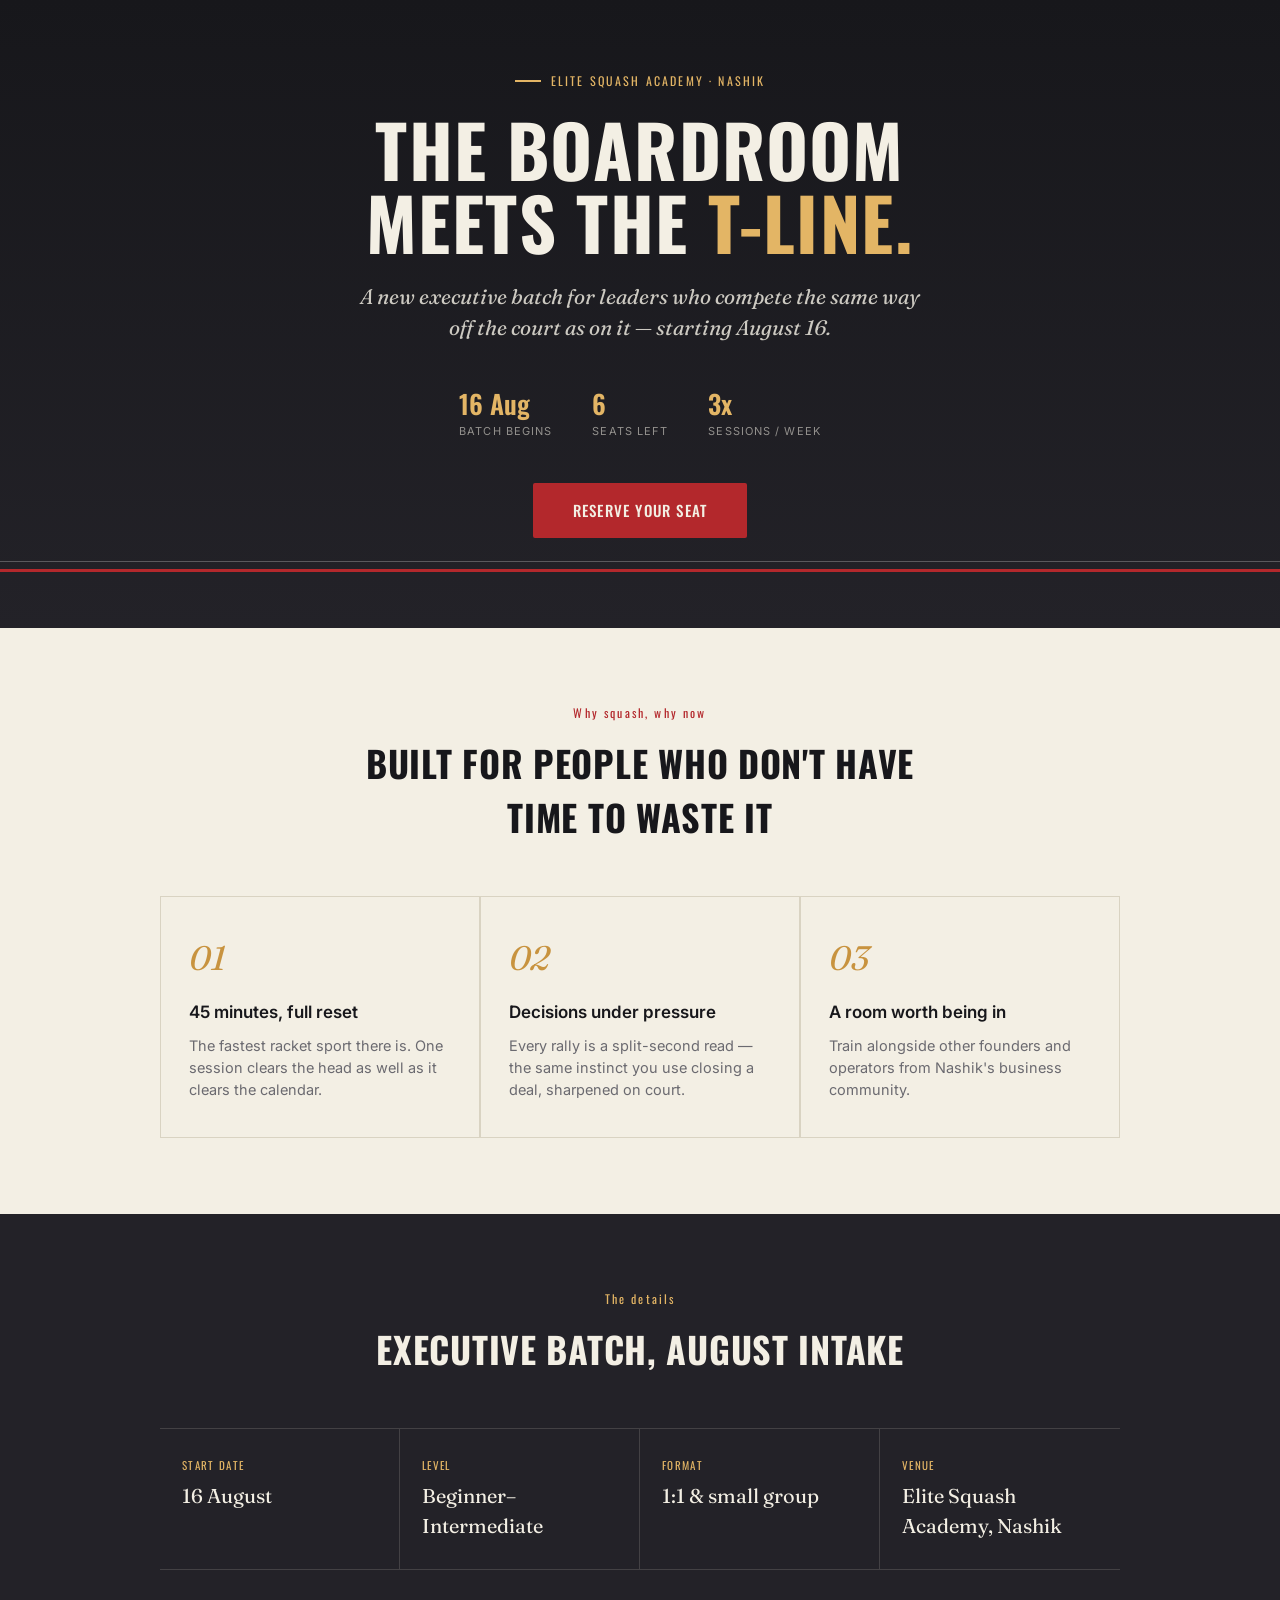
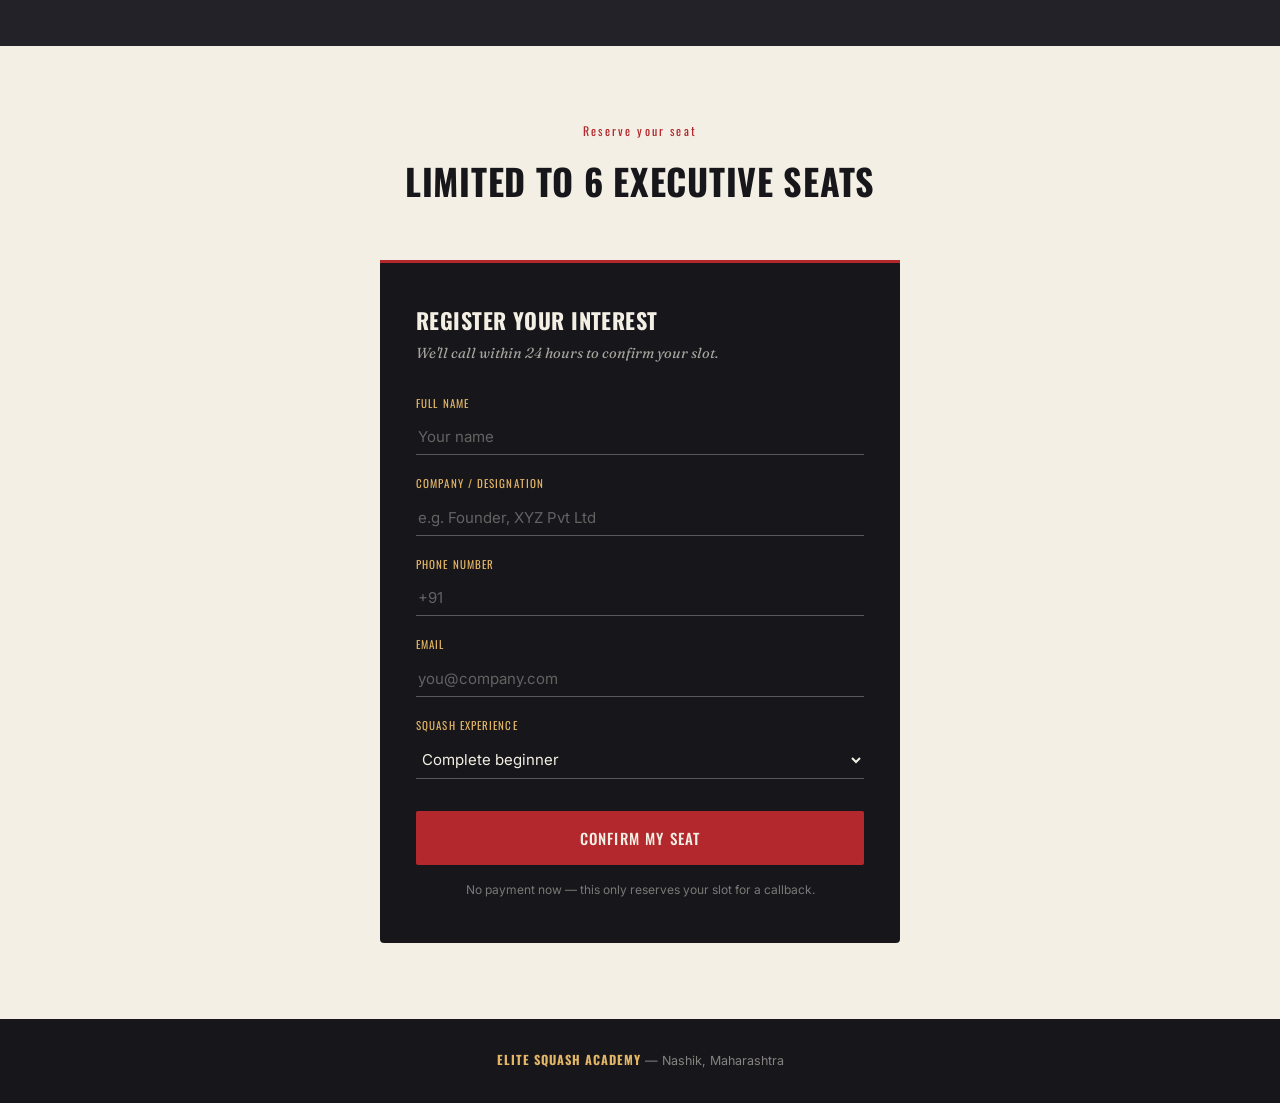
==== registration.html @ 94e37834 "Add files via upload" ====
<!DOCTYPE html>
<html lang="en">
<head>
<meta charset="UTF-8">
<meta name="viewport" content="width=device-width, initial-scale=1.0">
<title>Elite Squash Academy — Executive Batch, Aug 16</title>
<link rel="preconnect" href="https://fonts.googleapis.com">
<link href="https://fonts.googleapis.com/css2?family=Oswald:wght@400;500;600;700&family=Fraunces:ital,opsz,wght@0,9..144,400;0,9..144,500;1,9..144,400&family=Inter:wght@400;500;600&display=swap" rel="stylesheet">
<style>
  :root{
    --ink:#17171b;
    --charcoal:#232228;
    --wood:#c8933f;
    --wood-light:#e3b565;
    --tin:#b3282c;
    --wall:#f3efe4;
    --wall-dim:#d9d3c2;
    --graphite:#6b6a70;
  }
  *{box-sizing:border-box;margin:0;padding:0;}
  html{scroll-behavior:smooth;}
  body{background:var(--wall);color:var(--ink);font-family:'Inter',sans-serif;line-height:1.5;}
  h1,h2,h3{font-family:'Oswald',sans-serif;text-transform:uppercase;letter-spacing:0.02em;}
  .serif{font-family:'Fraunces',serif;text-transform:none;letter-spacing:0;}
  a{color:inherit;}

  /* ---- Hero ---- */
  .hero{
    background:linear-gradient(180deg,var(--ink) 0%, var(--charcoal) 100%);
    color:var(--wall);
    padding:64px 24px 90px;
    position:relative;
    overflow:hidden;
  }
  .hero::after{
    content:'';
    position:absolute;
    left:0;right:0;bottom:56px;
    height:3px;
    background:var(--tin);
  }
  .hero::before{
    content:'';
    position:absolute;
    left:0;right:0;bottom:66px;
    height:1px;
    background:rgba(255,255,255,0.25);
  }
  .eyebrow{
    display:inline-flex;align-items:center;gap:10px;
    font-family:'Oswald',sans-serif;font-size:12px;letter-spacing:0.18em;
    color:var(--wood-light);margin-bottom:22px;
  }
  .eyebrow::before{content:'';width:26px;height:2px;background:var(--wood-light);display:inline-block;}
  .hero-inner{max-width:760px;margin:0 auto;text-align:center;}
  .hero h1{
    font-size:clamp(38px,7vw,72px);
    font-weight:700;
    line-height:1.02;
    margin-bottom:22px;
  }
  .hero h1 span{color:var(--wood-light);}
  .hero p.lede{
    font-family:'Fraunces',serif;font-size:clamp(17px,2vw,21px);
    color:rgba(243,239,228,0.82);max-width:560px;margin:0 auto 40px;
    font-style:italic;
  }
  .hero-meta{
    display:flex;justify-content:center;gap:40px;flex-wrap:wrap;margin-bottom:8px;
  }
  .hero-meta div{text-align:left;}
  .hero-meta .num{font-family:'Oswald',sans-serif;font-size:26px;font-weight:600;color:var(--wood-light);}
  .hero-meta .label{font-size:11px;letter-spacing:0.1em;text-transform:uppercase;color:rgba(243,239,228,0.55);}
  .cta-row{margin-top:44px;}
  .btn-primary{
    display:inline-block;background:var(--tin);color:var(--wall);
    font-family:'Oswald',sans-serif;font-size:15px;letter-spacing:0.08em;text-transform:uppercase;
    padding:16px 40px;border-radius:2px;text-decoration:none;font-weight:500;
    transition:background 0.2s ease, transform 0.2s ease;
    border:none;cursor:pointer;
  }
  .btn-primary:hover{background:#951f22;transform:translateY(-1px);}
  .btn-primary:focus-visible{outline:2px solid var(--wood-light);outline-offset:3px;}

  /* ---- Why section ---- */
  section{padding:76px 24px;}
  .section-inner{max-width:960px;margin:0 auto;}
  .why{background:var(--wall);}
  .section-head{max-width:600px;margin:0 auto 52px;text-align:center;}
  .section-head .kicker{font-family:'Oswald',sans-serif;font-size:12px;letter-spacing:0.18em;color:var(--tin);margin-bottom:14px;}
  .section-head h2{font-size:clamp(26px,4vw,36px);color:var(--ink);}
  .why-grid{display:grid;grid-template-columns:repeat(3,1fr);gap:2px;background:var(--wall-dim);border:1px solid var(--wall-dim);}
  .why-card{background:var(--wall);padding:36px 28px;}
  .why-card .mark{font-family:'Fraunces',serif;font-style:italic;font-size:34px;color:var(--wood);margin-bottom:16px;display:block;}
  .why-card h3{font-family:'Inter',sans-serif;text-transform:none;letter-spacing:0;font-size:17px;font-weight:600;margin-bottom:10px;color:var(--ink);}
  .why-card p{font-size:14.5px;color:var(--graphite);}

  /* ---- Batch details / court line ---- */
  .batch{background:var(--charcoal);color:var(--wall);}
  .batch .section-head h2{color:var(--wall);}
  .batch .section-head .kicker{color:var(--wood-light);}
  .batch-grid{display:flex;flex-wrap:wrap;gap:0;border-top:1px solid rgba(243,239,228,0.15);}
  .batch-item{flex:1 1 200px;padding:28px 22px;border-bottom:1px solid rgba(243,239,228,0.15);border-right:1px solid rgba(243,239,228,0.15);}
  .batch-item:last-child{border-right:none;}
  .batch-item .label{font-family:'Oswald',sans-serif;font-size:11px;letter-spacing:0.12em;color:var(--wood-light);text-transform:uppercase;margin-bottom:8px;}
  .batch-item .val{font-family:'Fraunces',serif;font-size:20px;}

  /* ---- Registration ---- */
  .register{background:var(--wall);}
  .form-wrap{
    max-width:520px;margin:0 auto;background:var(--ink);color:var(--wall);
    border-radius:4px;padding:44px 36px;position:relative;
  }
  .form-wrap::before{content:'';position:absolute;top:0;left:0;right:0;height:3px;background:var(--tin);}
  .form-wrap h3{font-size:22px;margin-bottom:6px;color:var(--wall);}
  .form-wrap .sub{font-family:'Fraunces',serif;font-style:italic;color:rgba(243,239,228,0.65);margin-bottom:30px;font-size:14.5px;}
  label{display:block;font-family:'Oswald',sans-serif;font-size:11px;letter-spacing:0.1em;text-transform:uppercase;color:var(--wood-light);margin-bottom:8px;margin-top:20px;}
  label:first-of-type{margin-top:0;}
  input,select{
    width:100%;background:transparent;border:none;border-bottom:1px solid rgba(243,239,228,0.3);
    color:var(--wall);font-family:'Inter',sans-serif;font-size:15px;padding:8px 2px;
  }
  input::placeholder{color:rgba(243,239,228,0.35);}
  input:focus,select:focus{outline:none;border-bottom-color:var(--wood-light);}
  select option{background:var(--ink);color:var(--wall);}
  .form-wrap button{width:100%;margin-top:32px;}
  .fine{font-size:12px;color:rgba(243,239,228,0.45);margin-top:16px;text-align:center;}

  footer{background:var(--ink);color:rgba(243,239,228,0.5);text-align:center;padding:32px 24px;font-size:12.5px;}
  footer strong{color:var(--wood-light);font-family:'Oswald',sans-serif;letter-spacing:0.08em;}

  @media(max-width:720px){
    .why-grid{grid-template-columns:1fr;}
    .batch-item{border-right:none;}
  }
  @media (prefers-reduced-motion: reduce){
    html{scroll-behavior:auto;}
    .btn-primary{transition:none;}
  }
</style>
</head>
<body>

<section class="hero">
  <div class="hero-inner">
    <div class="eyebrow">ELITE SQUASH ACADEMY · NASHIK</div>
    <h1>The boardroom<br>meets the <span>T-line.</span></h1>
    <p class="lede">A new executive batch for leaders who compete the same way off the court as on it — starting August 16.</p>
    <div class="hero-meta">
      <div><div class="num">16 Aug</div><div class="label">Batch begins</div></div>
      <div><div class="num">6</div><div class="label">Seats left</div></div>
      <div><div class="num">3x</div><div class="label">Sessions / week</div></div>
    </div>
    <div class="cta-row">
      <a href="#register" class="btn-primary">Reserve your seat</a>
    </div>
  </div>
</section>

<section class="why">
  <div class="section-inner">
    <div class="section-head">
      <div class="kicker">Why squash, why now</div>
      <h2>Built for people who don't have time to waste it</h2>
    </div>
    <div class="why-grid">
      <div class="why-card">
        <span class="mark">01</span>
        <h3>45 minutes, full reset</h3>
        <p>The fastest racket sport there is. One session clears the head as well as it clears the calendar.</p>
      </div>
      <div class="why-card">
        <span class="mark">02</span>
        <h3>Decisions under pressure</h3>
        <p>Every rally is a split-second read — the same instinct you use closing a deal, sharpened on court.</p>
      </div>
      <div class="why-card">
        <span class="mark">03</span>
        <h3>A room worth being in</h3>
        <p>Train alongside other founders and operators from Nashik's business community.</p>
      </div>
    </div>
  </div>
</section>

<section class="batch">
  <div class="section-inner">
    <div class="section-head">
      <div class="kicker">The details</div>
      <h2>Executive batch, August intake</h2>
    </div>
    <div class="batch-grid">
      <div class="batch-item"><div class="label">Start date</div><div class="val">16 August</div></div>
      <div class="batch-item"><div class="label">Level</div><div class="val">Beginner–Intermediate</div></div>
      <div class="batch-item"><div class="label">Format</div><div class="val">1:1 &amp; small group</div></div>
      <div class="batch-item"><div class="label">Venue</div><div class="val">Elite Squash Academy, Nashik</div></div>
    </div>
  </div>
</section>

<section class="register" id="register">
  <div class="section-inner">
    <div class="section-head">
      <div class="kicker">Reserve your seat</div>
      <h2>Limited to 6 executive seats</h2>
    </div>
    <div class="form-wrap">
      <h3>Register your interest</h3>
      <p class="sub">We'll call within 24 hours to confirm your slot.</p>
      <form action="https://formspree.io/f/YOUR_FORM_ID" method="POST">
        <label for="name">Full name</label>
        <input id="name" name="name" type="text" placeholder="Your name" required>

        <label for="company">Company / designation</label>
        <input id="company" name="company" type="text" placeholder="e.g. Founder, XYZ Pvt Ltd">

        <label for="phone">Phone number</label>
        <input id="phone" name="phone" type="tel" placeholder="+91" required>

        <label for="email">Email</label>
        <input id="email" name="email" type="email" placeholder="you@company.com" required>

        <label for="level">Squash experience</label>
        <select id="level" name="level">
          <option>Complete beginner</option>
          <option>Played casually before</option>
          <option>Trained before, need a refresher</option>
        </select>

        <button type="submit" class="btn-primary">Confirm my seat</button>
      </form>
      <p class="fine">No payment now — this only reserves your slot for a callback.</p>
    </div>
  </div>
</section>

<footer>
  <strong>ELITE SQUASH ACADEMY</strong> — Nashik, Maharashtra
</footer>

</body>
</html>
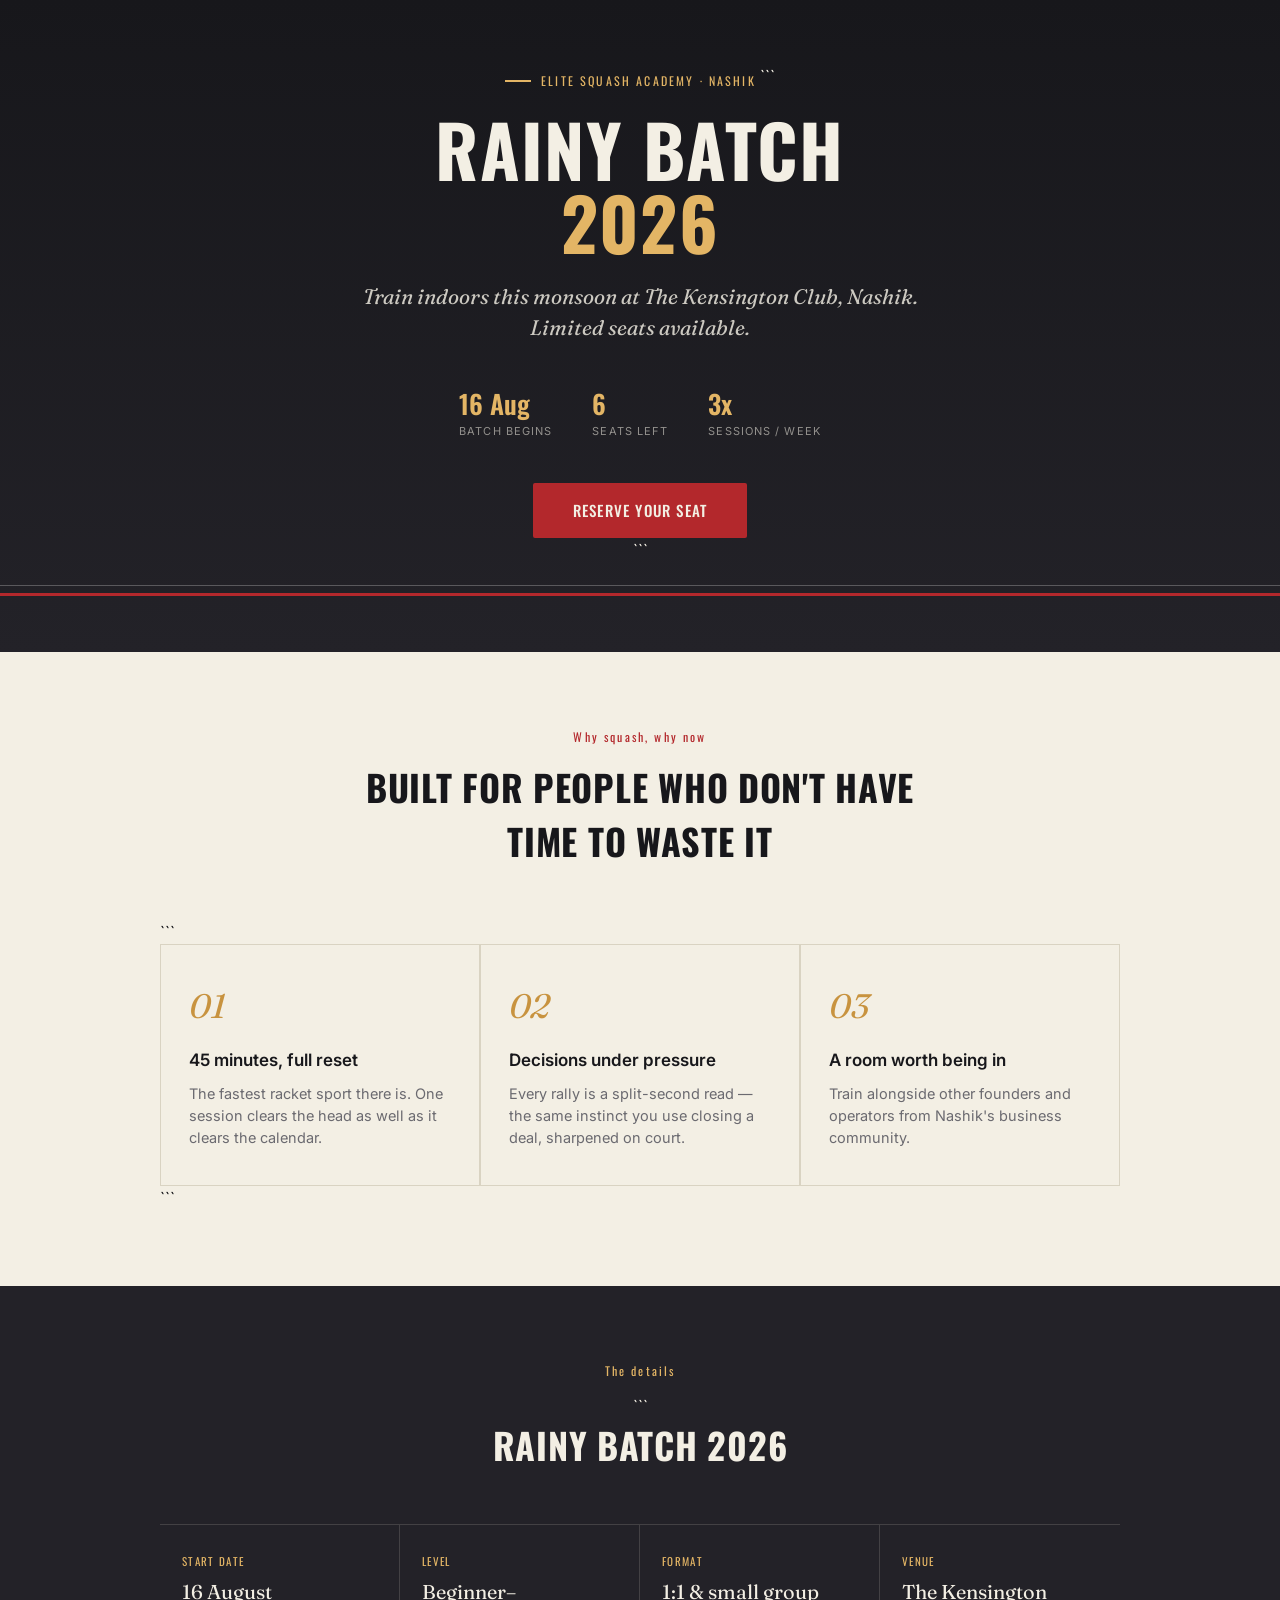
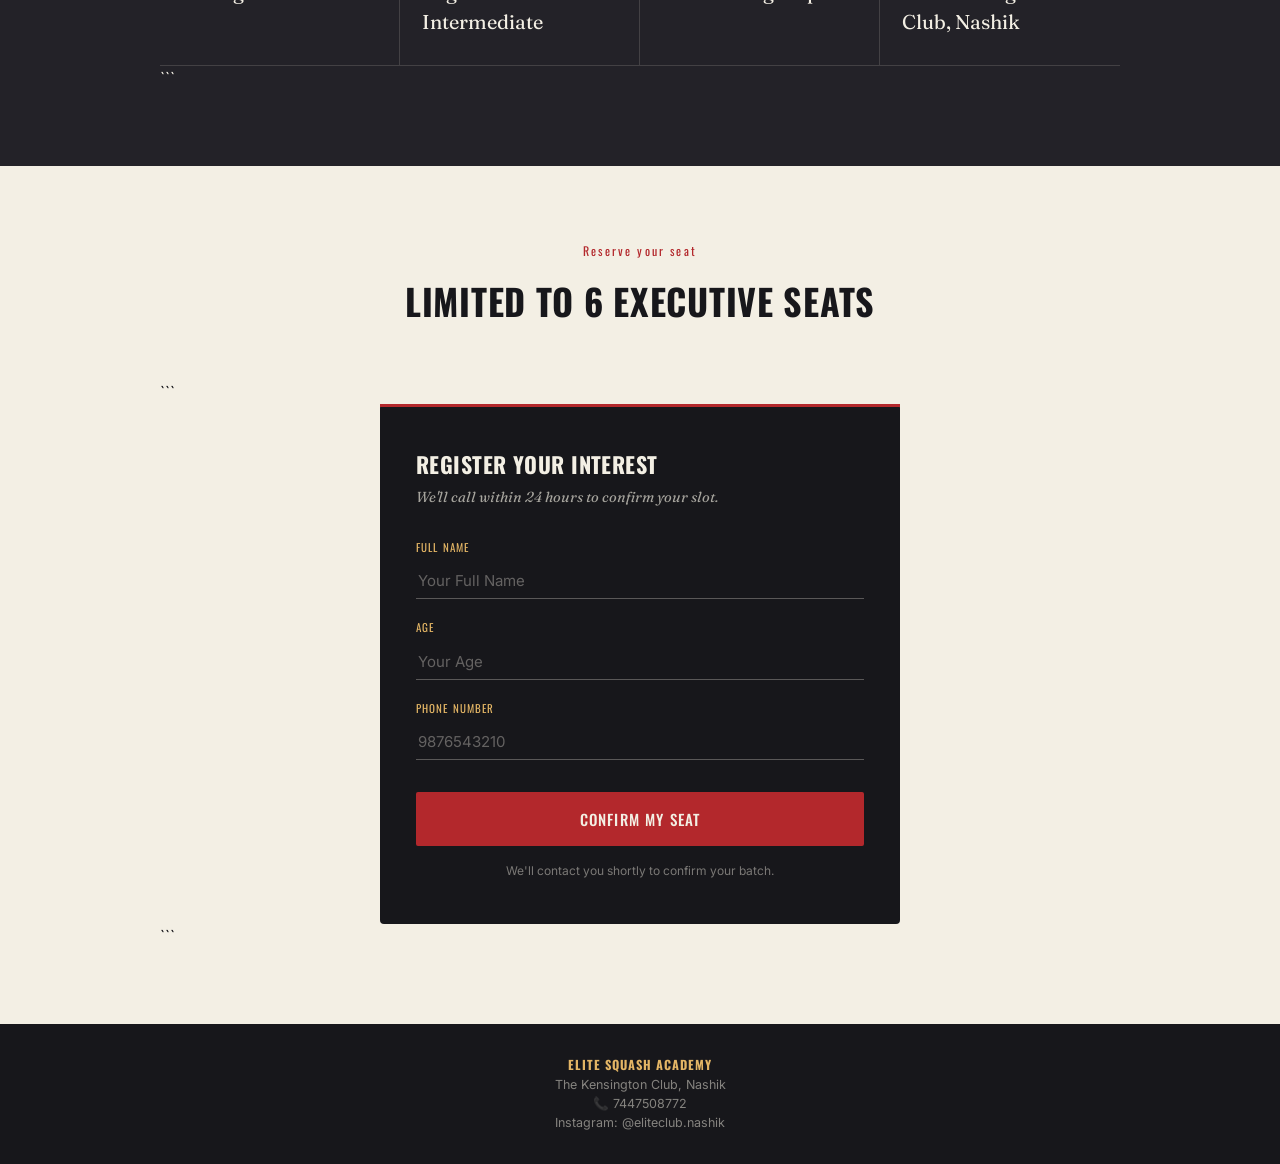
==== commit 8384d397: "Update registration page for Rainy Batch 2026 2.1" ====
--- a/registration.html
+++ b/registration.html
@@ -1,9 +1,10 @@
 <!DOCTYPE html>
+
 <html lang="en">
 <head>
 <meta charset="UTF-8">
 <meta name="viewport" content="width=device-width, initial-scale=1.0">
-<title>Elite Squash Academy — Executive Batch, Aug 16</title>
+<title>Elite Squash Academy — Rainy Batch 2026</title>
 <link rel="preconnect" href="https://fonts.googleapis.com">
 <link href="https://fonts.googleapis.com/css2?family=Oswald:wght@400;500;600;700&family=Fraunces:ital,opsz,wght@0,9..144,400;0,9..144,500;1,9..144,400&family=Inter:wght@400;500;600&display=swap" rel="stylesheet">
 <style>
@@ -24,136 +25,146 @@
   .serif{font-family:'Fraunces',serif;text-transform:none;letter-spacing:0;}
   a{color:inherit;}
 
-  /* ---- Hero ---- */
-  .hero{
-    background:linear-gradient(180deg,var(--ink) 0%, var(--charcoal) 100%);
-    color:var(--wall);
-    padding:64px 24px 90px;
-    position:relative;
-    overflow:hidden;
-  }
-  .hero::after{
-    content:'';
-    position:absolute;
-    left:0;right:0;bottom:56px;
-    height:3px;
-    background:var(--tin);
-  }
-  .hero::before{
-    content:'';
-    position:absolute;
-    left:0;right:0;bottom:66px;
-    height:1px;
-    background:rgba(255,255,255,0.25);
-  }
-  .eyebrow{
-    display:inline-flex;align-items:center;gap:10px;
-    font-family:'Oswald',sans-serif;font-size:12px;letter-spacing:0.18em;
-    color:var(--wood-light);margin-bottom:22px;
-  }
-  .eyebrow::before{content:'';width:26px;height:2px;background:var(--wood-light);display:inline-block;}
-  .hero-inner{max-width:760px;margin:0 auto;text-align:center;}
-  .hero h1{
-    font-size:clamp(38px,7vw,72px);
-    font-weight:700;
-    line-height:1.02;
-    margin-bottom:22px;
-  }
-  .hero h1 span{color:var(--wood-light);}
-  .hero p.lede{
-    font-family:'Fraunces',serif;font-size:clamp(17px,2vw,21px);
-    color:rgba(243,239,228,0.82);max-width:560px;margin:0 auto 40px;
-    font-style:italic;
-  }
-  .hero-meta{
-    display:flex;justify-content:center;gap:40px;flex-wrap:wrap;margin-bottom:8px;
-  }
-  .hero-meta div{text-align:left;}
-  .hero-meta .num{font-family:'Oswald',sans-serif;font-size:26px;font-weight:600;color:var(--wood-light);}
-  .hero-meta .label{font-size:11px;letter-spacing:0.1em;text-transform:uppercase;color:rgba(243,239,228,0.55);}
-  .cta-row{margin-top:44px;}
-  .btn-primary{
-    display:inline-block;background:var(--tin);color:var(--wall);
-    font-family:'Oswald',sans-serif;font-size:15px;letter-spacing:0.08em;text-transform:uppercase;
-    padding:16px 40px;border-radius:2px;text-decoration:none;font-weight:500;
-    transition:background 0.2s ease, transform 0.2s ease;
-    border:none;cursor:pointer;
-  }
-  .btn-primary:hover{background:#951f22;transform:translateY(-1px);}
-  .btn-primary:focus-visible{outline:2px solid var(--wood-light);outline-offset:3px;}
-
-  /* ---- Why section ---- */
-  section{padding:76px 24px;}
-  .section-inner{max-width:960px;margin:0 auto;}
-  .why{background:var(--wall);}
-  .section-head{max-width:600px;margin:0 auto 52px;text-align:center;}
-  .section-head .kicker{font-family:'Oswald',sans-serif;font-size:12px;letter-spacing:0.18em;color:var(--tin);margin-bottom:14px;}
-  .section-head h2{font-size:clamp(26px,4vw,36px);color:var(--ink);}
-  .why-grid{display:grid;grid-template-columns:repeat(3,1fr);gap:2px;background:var(--wall-dim);border:1px solid var(--wall-dim);}
-  .why-card{background:var(--wall);padding:36px 28px;}
-  .why-card .mark{font-family:'Fraunces',serif;font-style:italic;font-size:34px;color:var(--wood);margin-bottom:16px;display:block;}
-  .why-card h3{font-family:'Inter',sans-serif;text-transform:none;letter-spacing:0;font-size:17px;font-weight:600;margin-bottom:10px;color:var(--ink);}
-  .why-card p{font-size:14.5px;color:var(--graphite);}
-
-  /* ---- Batch details / court line ---- */
-  .batch{background:var(--charcoal);color:var(--wall);}
-  .batch .section-head h2{color:var(--wall);}
-  .batch .section-head .kicker{color:var(--wood-light);}
-  .batch-grid{display:flex;flex-wrap:wrap;gap:0;border-top:1px solid rgba(243,239,228,0.15);}
-  .batch-item{flex:1 1 200px;padding:28px 22px;border-bottom:1px solid rgba(243,239,228,0.15);border-right:1px solid rgba(243,239,228,0.15);}
-  .batch-item:last-child{border-right:none;}
-  .batch-item .label{font-family:'Oswald',sans-serif;font-size:11px;letter-spacing:0.12em;color:var(--wood-light);text-transform:uppercase;margin-bottom:8px;}
-  .batch-item .val{font-family:'Fraunces',serif;font-size:20px;}
-
-  /* ---- Registration ---- */
-  .register{background:var(--wall);}
-  .form-wrap{
-    max-width:520px;margin:0 auto;background:var(--ink);color:var(--wall);
-    border-radius:4px;padding:44px 36px;position:relative;
-  }
-  .form-wrap::before{content:'';position:absolute;top:0;left:0;right:0;height:3px;background:var(--tin);}
-  .form-wrap h3{font-size:22px;margin-bottom:6px;color:var(--wall);}
-  .form-wrap .sub{font-family:'Fraunces',serif;font-style:italic;color:rgba(243,239,228,0.65);margin-bottom:30px;font-size:14.5px;}
-  label{display:block;font-family:'Oswald',sans-serif;font-size:11px;letter-spacing:0.1em;text-transform:uppercase;color:var(--wood-light);margin-bottom:8px;margin-top:20px;}
-  label:first-of-type{margin-top:0;}
-  input,select{
-    width:100%;background:transparent;border:none;border-bottom:1px solid rgba(243,239,228,0.3);
-    color:var(--wall);font-family:'Inter',sans-serif;font-size:15px;padding:8px 2px;
-  }
-  input::placeholder{color:rgba(243,239,228,0.35);}
-  input:focus,select:focus{outline:none;border-bottom-color:var(--wood-light);}
-  select option{background:var(--ink);color:var(--wall);}
-  .form-wrap button{width:100%;margin-top:32px;}
-  .fine{font-size:12px;color:rgba(243,239,228,0.45);margin-top:16px;text-align:center;}
-
-  footer{background:var(--ink);color:rgba(243,239,228,0.5);text-align:center;padding:32px 24px;font-size:12.5px;}
-  footer strong{color:var(--wood-light);font-family:'Oswald',sans-serif;letter-spacing:0.08em;}
-
-  @media(max-width:720px){
-    .why-grid{grid-template-columns:1fr;}
-    .batch-item{border-right:none;}
-  }
-  @media (prefers-reduced-motion: reduce){
-    html{scroll-behavior:auto;}
-    .btn-primary{transition:none;}
-  }
-</style>
+/* ---- Hero ---- */
+.hero{
+background:linear-gradient(180deg,var(--ink) 0%, var(--charcoal) 100%);
+color:var(--wall);
+padding:64px 24px 90px;
+position:relative;
+overflow:hidden;
+}
+.hero::after{
+content:'';
+position:absolute;
+left:0;right:0;bottom:56px;
+height:3px;
+background:var(--tin);
+}
+.hero::before{
+content:'';
+position:absolute;
+left:0;right:0;bottom:66px;
+height:1px;
+background:rgba(255,255,255,0.25);
+}
+.eyebrow{
+display:inline-flex;align-items:center;gap:10px;
+font-family:'Oswald',sans-serif;font-size:12px;letter-spacing:0.18em;
+color:var(--wood-light);margin-bottom:22px;
+}
+.eyebrow::before{content:'';width:26px;height:2px;background:var(--wood-light);display:inline-block;}
+.hero-inner{max-width:760px;margin:0 auto;text-align:center;}
+.hero h1{
+font-size:clamp(38px,7vw,72px);
+font-weight:700;
+line-height:1.02;
+margin-bottom:22px;
+}
+.hero h1 span{color:var(--wood-light);}
+.hero p.lede{
+font-family:'Fraunces',serif;font-size:clamp(17px,2vw,21px);
+color:rgba(243,239,228,0.82);max-width:560px;margin:0 auto 40px;
+font-style:italic;
+}
+.hero-meta{
+display:flex;justify-content:center;gap:40px;flex-wrap:wrap;margin-bottom:8px;
+}
+.hero-meta div{text-align:left;}
+.hero-meta .num{font-family:'Oswald',sans-serif;font-size:26px;font-weight:600;color:var(--wood-light);}
+.hero-meta .label{font-size:11px;letter-spacing:0.1em;text-transform:uppercase;color:rgba(243,239,228,0.55);}
+.cta-row{margin-top:44px;}
+.btn-primary{
+display:inline-block;background:var(--tin);color:var(--wall);
+font-family:'Oswald',sans-serif;font-size:15px;letter-spacing:0.08em;text-transform:uppercase;
+padding:16px 40px;border-radius:2px;text-decoration:none;font-weight:500;
+transition:background 0.2s ease, transform 0.2s ease;
+border:none;cursor:pointer;
+}
+.btn-primary:hover
+.btn-primary:focus-visible{outline:2px solid var(--wood-light);outline-offset:3px;}
+
+/* ---- Why section ---- */
+section{padding:76px 24px;}
+.section-inner{max-width:960px;margin:0 auto;}
+.why{background:var(--wall);}
+.section-head{max-width:600px;margin:0 auto 52px;text-align:center;}
+.section-head .kicker{font-family:'Oswald',sans-serif;font-size:12px;letter-spacing:0.18em;color:var(--tin);margin-bottom:14px;}
+.section-head h2{font-size:clamp(26px,4vw,36px);color:var(--ink);}
+.why-grid{display:grid;grid-template-columns:repeat(3,1fr);gap:2px;background:var(--wall-dim);border:1px solid var(--wall-dim);}
+.why-card{background:var(--wall);padding:36px 28px;}
+.why-card .mark{font-family:'Fraunces',serif;font-style:italic;font-size:34px;color:var(--wood);margin-bottom:16px;display:block;}
+.why-card h3{font-family:'Inter',sans-serif;text-transform:none;letter-spacing:0;font-size:17px;font-weight:600;margin-bottom:10px;color:var(--ink);}
+.why-card p{font-size:14.5px;color:var(--graphite);}
+
+/* ---- Batch details / court line ---- */
+.batch{background:var(--charcoal);color:var(--wall);}
+.batch .section-head h2{color:var(--wall);}
+.batch .section-head .kicker{color:var(--wood-light);}
+.batch-grid{display:flex;flex-wrap:wrap;gap:0;border-top:1px solid rgba(243,239,228,0.15);}
+.batch-item{flex:1 1 200px;padding:28px 22px;border-bottom:1px solid rgba(243,239,228,0.15);border-right:1px solid rgba(243,239,228,0.15);}
+.batch-item:last-child{border-right:none;}
+.batch-item .label{font-family:'Oswald',sans-serif;font-size:11px;letter-spacing:0.12em;color:var(--wood-light);text-transform:uppercase;margin-bottom:8px;}
+.batch-item .val{font-family:'Fraunces',serif;font-size:20px;}
+
+/* ---- Registration ---- */
+.register{background:var(--wall);}
+.form-wrap{
+max-width:520px;margin:0 auto;background:var(--ink);color:var(--wall);
+border-radius:4px;padding:44px 36px;position:relative;
+}
+.form-wrap::before{content:'';position:absolute;top:0;left:0;right:0;height:3px;background:var(--tin);}
+.form-wrap h3{font-size:22px;margin-bottom:6px;color:var(--wall);}
+.form-wrap .sub{font-family:'Fraunces',serif;font-style:italic;color:rgba(243,239,228,0.65);margin-bottom:30px;font-size:14.5px;}
+label{display:block;font-family:'Oswald',sans-serif;font-size:11px;letter-spacing:0.1em;text-transform:uppercase;color:var(--wood-light);margin-bottom:8px;margin-top:20px;}
+label:first-of-type{margin-top:0;}
+input,select{
+width:100%;background:transparent;border:none;border-bottom:1px solid rgba(243,239,228,0.3);
+color:var(--wall);font-family:'Inter',sans-serif;font-size:15px;padding:8px 2px;
+}
+input::placeholder{color:rgba(243,239,228,0.35);}
+input:focus,select:focus{outline:none;border-bottom-color:var(--wood-light);}
+select option{background:var(--ink);color:var(--wall);}
+.form-wrap button{width:100%;margin-top:32px;}
+.fine{font-size:12px;color:rgba(243,239,228,0.45);margin-top:16px;text-align:center;}
+
+footer{background:var(--ink);color:rgba(243,239,228,0.5);text-align:center;padding:32px 24px;font-size:12.5px;}
+footer strong{color:var(--wood-light);font-family:'Oswald',sans-serif;letter-spacing:0.08em;}
+
+@media(max-width:720px){
+.why-grid{grid-template-columns:1fr;}
+.batch-item{border-right:none;}
+}
+@media (prefers-reduced-motion: reduce){
+html{scroll-behavior:auto;}
+.btn-primary{transition:none;}
+} </style>
+
 </head>
 <body>
 
 <section class="hero">
   <div class="hero-inner">
     <div class="eyebrow">ELITE SQUASH ACADEMY · NASHIK</div>
-    <h1>The boardroom<br>meets the <span>T-line.</span></h1>
-    <p class="lede">A new executive batch for leaders who compete the same way off the court as on it — starting August 16.</p>
-    <div class="hero-meta">
-      <div><div class="num">16 Aug</div><div class="label">Batch begins</div></div>
-      <div><div class="num">6</div><div class="label">Seats left</div></div>
-      <div><div class="num">3x</div><div class="label">Sessions / week</div></div>
-    </div>
-    <div class="cta-row">
-      <a href="#register" class="btn-primary">Reserve your seat</a>
-    </div>
+
+```
+<h1>Rainy Batch<br><span>2026</span></h1>
+
+<p class="lede">
+  Train indoors this monsoon at The Kensington Club, Nashik.
+  Limited seats available.
+</p>
+
+<div class="hero-meta">
+  <div><div class="num">16 Aug</div><div class="label">Batch begins</div></div>
+  <div><div class="num">6</div><div class="label">Seats left</div></div>
+  <div><div class="num">3x</div><div class="label">Sessions / week</div></div>
+</div>
+
+<div class="cta-row">
+  <a href="#register" class="btn-primary">Reserve your seat</a>
+</div>
+```
+
   </div>
 </section>
 
@@ -163,23 +174,29 @@
       <div class="kicker">Why squash, why now</div>
       <h2>Built for people who don't have time to waste it</h2>
     </div>
-    <div class="why-grid">
-      <div class="why-card">
-        <span class="mark">01</span>
-        <h3>45 minutes, full reset</h3>
-        <p>The fastest racket sport there is. One session clears the head as well as it clears the calendar.</p>
-      </div>
-      <div class="why-card">
-        <span class="mark">02</span>
-        <h3>Decisions under pressure</h3>
-        <p>Every rally is a split-second read — the same instinct you use closing a deal, sharpened on court.</p>
-      </div>
-      <div class="why-card">
-        <span class="mark">03</span>
-        <h3>A room worth being in</h3>
-        <p>Train alongside other founders and operators from Nashik's business community.</p>
-      </div>
-    </div>
+
+```
+<div class="why-grid">
+  <div class="why-card">
+    <span class="mark">01</span>
+    <h3>45 minutes, full reset</h3>
+    <p>The fastest racket sport there is. One session clears the head as well as it clears the calendar.</p>
+  </div>
+
+  <div class="why-card">
+    <span class="mark">02</span>
+    <h3>Decisions under pressure</h3>
+    <p>Every rally is a split-second read — the same instinct you use closing a deal, sharpened on court.</p>
+  </div>
+
+  <div class="why-card">
+    <span class="mark">03</span>
+    <h3>A room worth being in</h3>
+    <p>Train alongside other founders and operators from Nashik's business community.</p>
+  </div>
+</div>
+```
+
   </div>
 </section>
 
@@ -187,14 +204,35 @@
   <div class="section-inner">
     <div class="section-head">
       <div class="kicker">The details</div>
-      <h2>Executive batch, August intake</h2>
-    </div>
-    <div class="batch-grid">
-      <div class="batch-item"><div class="label">Start date</div><div class="val">16 August</div></div>
-      <div class="batch-item"><div class="label">Level</div><div class="val">Beginner–Intermediate</div></div>
-      <div class="batch-item"><div class="label">Format</div><div class="val">1:1 &amp; small group</div></div>
-      <div class="batch-item"><div class="label">Venue</div><div class="val">Elite Squash Academy, Nashik</div></div>
-    </div>
+
+```
+  <h2>Rainy Batch 2026</h2>
+</div>
+
+<div class="batch-grid">
+  <div class="batch-item">
+    <div class="label">Start date</div>
+    <div class="val">16 August</div>
+  </div>
+
+  <div class="batch-item">
+    <div class="label">Level</div>
+    <div class="val">Beginner–Intermediate</div>
+  </div>
+
+  <div class="batch-item">
+    <div class="label">Format</div>
+    <div class="val">1:1 &amp; small group</div>
+  </div>
+
+  <div class="batch-item">
+    <div class="label">Venue</div>
+
+    <div class="val">The Kensington Club, Nashik</div>
+  </div>
+</div>
+```
+
   </div>
 </section>
 
@@ -204,38 +242,88 @@
       <div class="kicker">Reserve your seat</div>
       <h2>Limited to 6 executive seats</h2>
     </div>
-    <div class="form-wrap">
-      <h3>Register your interest</h3>
-      <p class="sub">We'll call within 24 hours to confirm your slot.</p>
-      <form action="https://formspree.io/f/YOUR_FORM_ID" method="POST">
-        <label for="name">Full name</label>
-        <input id="name" name="name" type="text" placeholder="Your name" required>
-
-        <label for="company">Company / designation</label>
-        <input id="company" name="company" type="text" placeholder="e.g. Founder, XYZ Pvt Ltd">
-
-        <label for="phone">Phone number</label>
-        <input id="phone" name="phone" type="tel" placeholder="+91" required>
-
-        <label for="email">Email</label>
-        <input id="email" name="email" type="email" placeholder="you@company.com" required>
-
-        <label for="level">Squash experience</label>
-        <select id="level" name="level">
-          <option>Complete beginner</option>
-          <option>Played casually before</option>
-          <option>Trained before, need a refresher</option>
-        </select>
-
-        <button type="submit" class="btn-primary">Confirm my seat</button>
-      </form>
-      <p class="fine">No payment now — this only reserves your slot for a callback.</p>
-    </div>
+
+```
+<div class="form-wrap">
+  <h3>Register your interest</h3>
+
+  <p class="sub">
+    We'll call within 24 hours to confirm your slot.
+  </p>
+
+  <form action="https://formspree.io/f/xzdnljpa" method="POST">
+
+    <label for="name">Full Name</label>
+
+    <input
+      id="name"
+      name="Full Name"
+      type="text"
+      placeholder="Your Full Name"
+      required>
+
+    <label for="age">Age</label>
+
+    <input
+      id="age"
+      name="Age"
+      type="number"
+      placeholder="Your Age"
+      min="4"
+      max="80"
+      required>
+
+    <label for="phone">Phone Number</label>
+
+    <input
+      id="phone"
+      name="Phone Number"
+      type="tel"
+      placeholder="9876543210"
+      pattern="[0-9]{10}"
+      maxlength="10"
+      required>
+
+    <!-- Subject shown in Formspree -->
+    <input
+      type="hidden"
+      name="_subject"
+      value="New Elite Squash Registration">
+
+    <!-- Disable captcha for smoother experience -->
+    <input
+      type="hidden"
+      name="_captcha"
+      value="false">
+
+    <button
+      type="submit"
+      class="btn-primary">
+
+      Confirm My Seat
+
+    </button>
+
+  </form>
+
+  <p class="fine">
+    We'll contact you shortly to confirm your batch.
+  </p>
+</div>
+```
+
   </div>
 </section>
 
 <footer>
-  <strong>ELITE SQUASH ACADEMY</strong> — Nashik, Maharashtra
+  <strong>ELITE SQUASH ACADEMY</strong><br>
+
+The Kensington Club, Nashik<br>
+
+📞 7447508772<br>
+
+Instagram: @eliteclub.nashik
+
 </footer>
 
 </body>
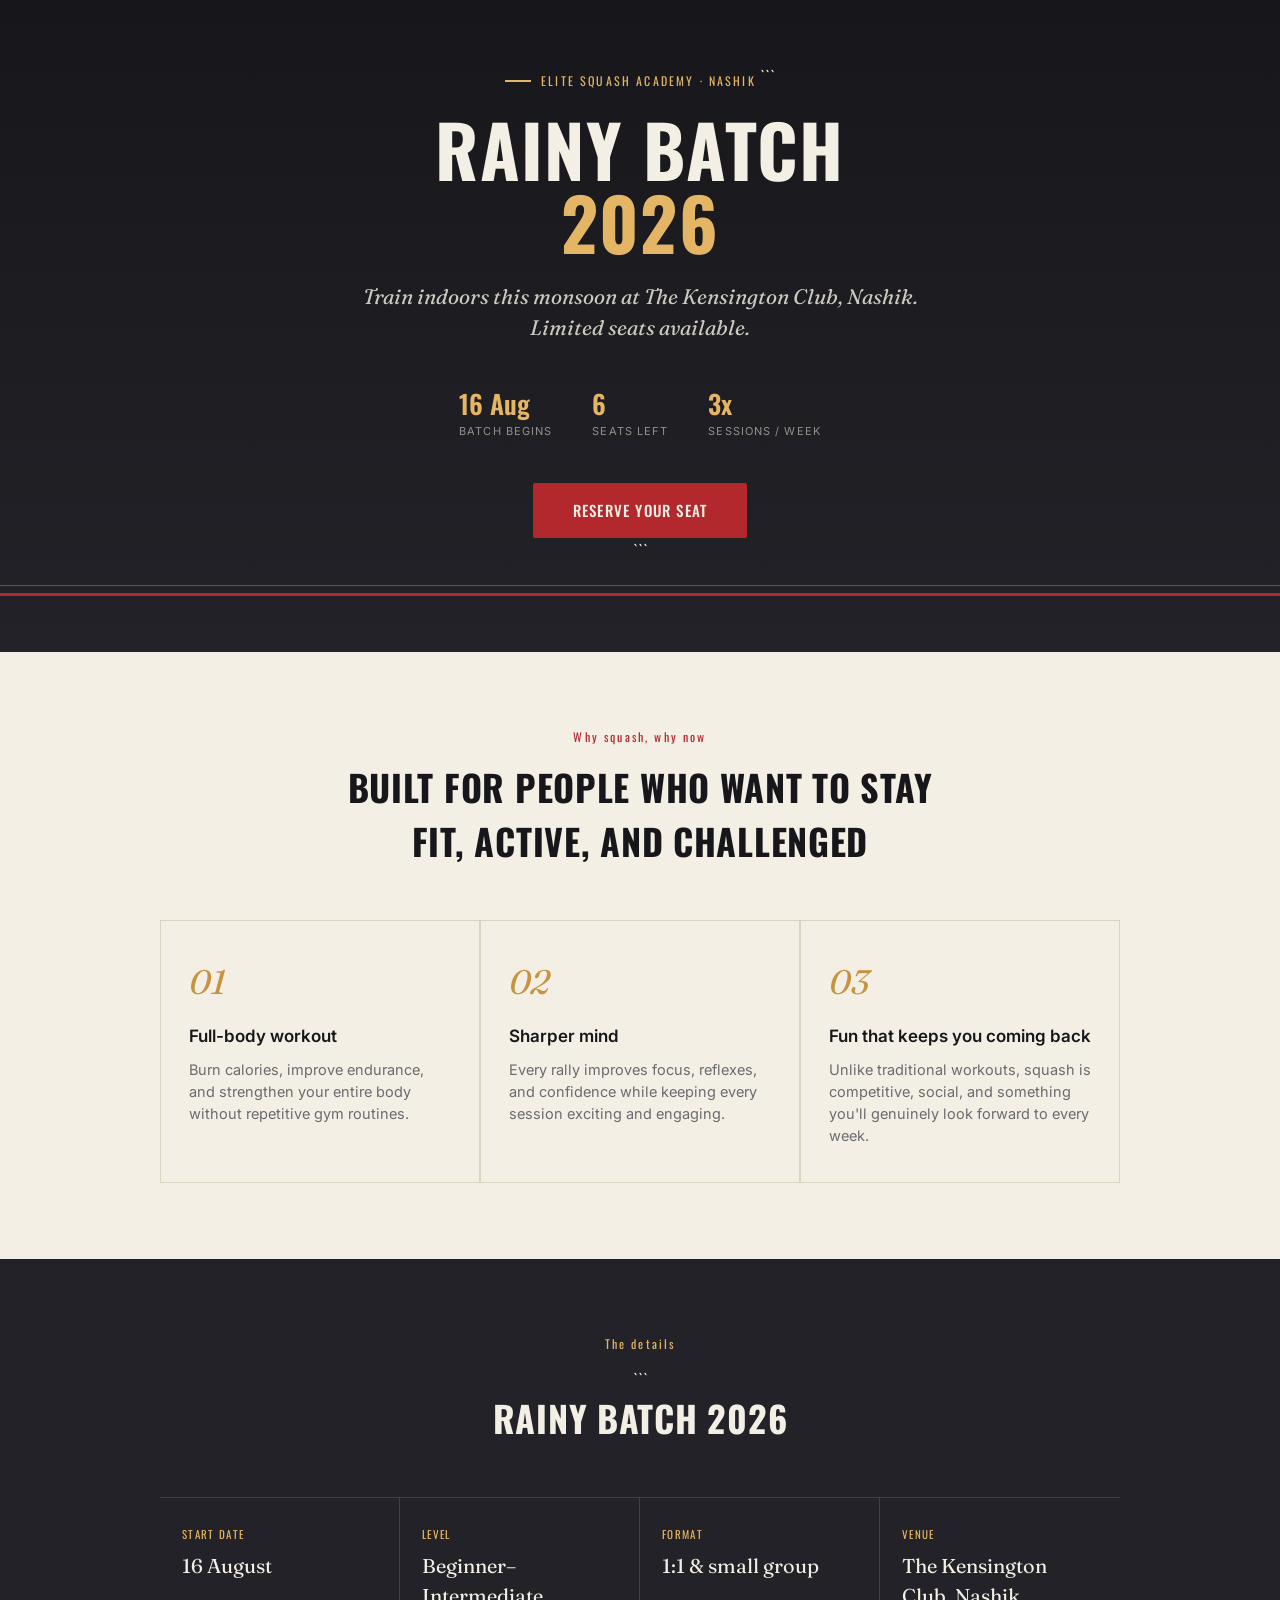
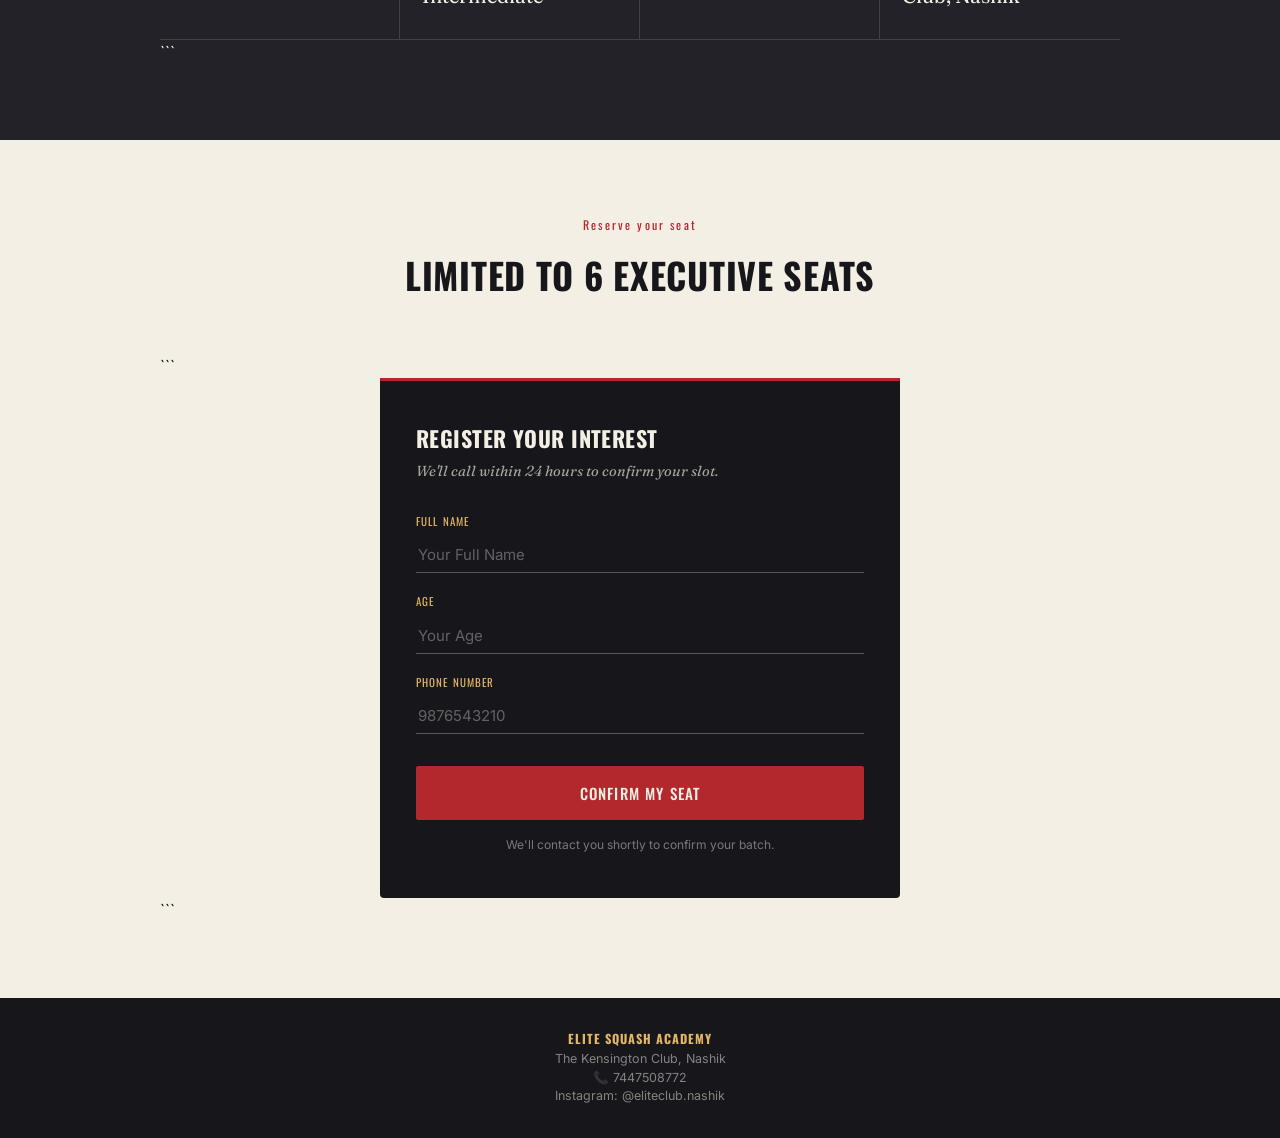
==== commit 71129692: "Update benefits section in registration.html2.2" ====
--- a/registration.html
+++ b/registration.html
@@ -172,31 +172,39 @@
   <div class="section-inner">
     <div class="section-head">
       <div class="kicker">Why squash, why now</div>
-      <h2>Built for people who don't have time to waste it</h2>
+      <h2>Built for people who want to stay fit, active, and challenged</h2>
     </div>
 
-```
-<div class="why-grid">
-  <div class="why-card">
-    <span class="mark">01</span>
-    <h3>45 minutes, full reset</h3>
-    <p>The fastest racket sport there is. One session clears the head as well as it clears the calendar.</p>
-  </div>
-
-  <div class="why-card">
-    <span class="mark">02</span>
-    <h3>Decisions under pressure</h3>
-    <p>Every rally is a split-second read — the same instinct you use closing a deal, sharpened on court.</p>
-  </div>
-
-  <div class="why-card">
-    <span class="mark">03</span>
-    <h3>A room worth being in</h3>
-    <p>Train alongside other founders and operators from Nashik's business community.</p>
-  </div>
-</div>
-```
-
+    <div class="why-grid">
+
+      <div class="why-card">
+        <span class="mark">01</span>
+        <h3>Full-body workout</h3>
+        <p>
+          Burn calories, improve endurance, and strengthen your entire body
+          without repetitive gym routines.
+        </p>
+      </div>
+
+      <div class="why-card">
+        <span class="mark">02</span>
+        <h3>Sharper mind</h3>
+        <p>
+          Every rally improves focus, reflexes, and confidence while keeping
+          every session exciting and engaging.
+        </p>
+      </div>
+
+      <div class="why-card">
+        <span class="mark">03</span>
+        <h3>Fun that keeps you coming back</h3>
+        <p>
+          Unlike traditional workouts, squash is competitive, social, and
+          something you'll genuinely look forward to every week.
+        </p>
+      </div>
+
+    </div>
   </div>
 </section>
 
